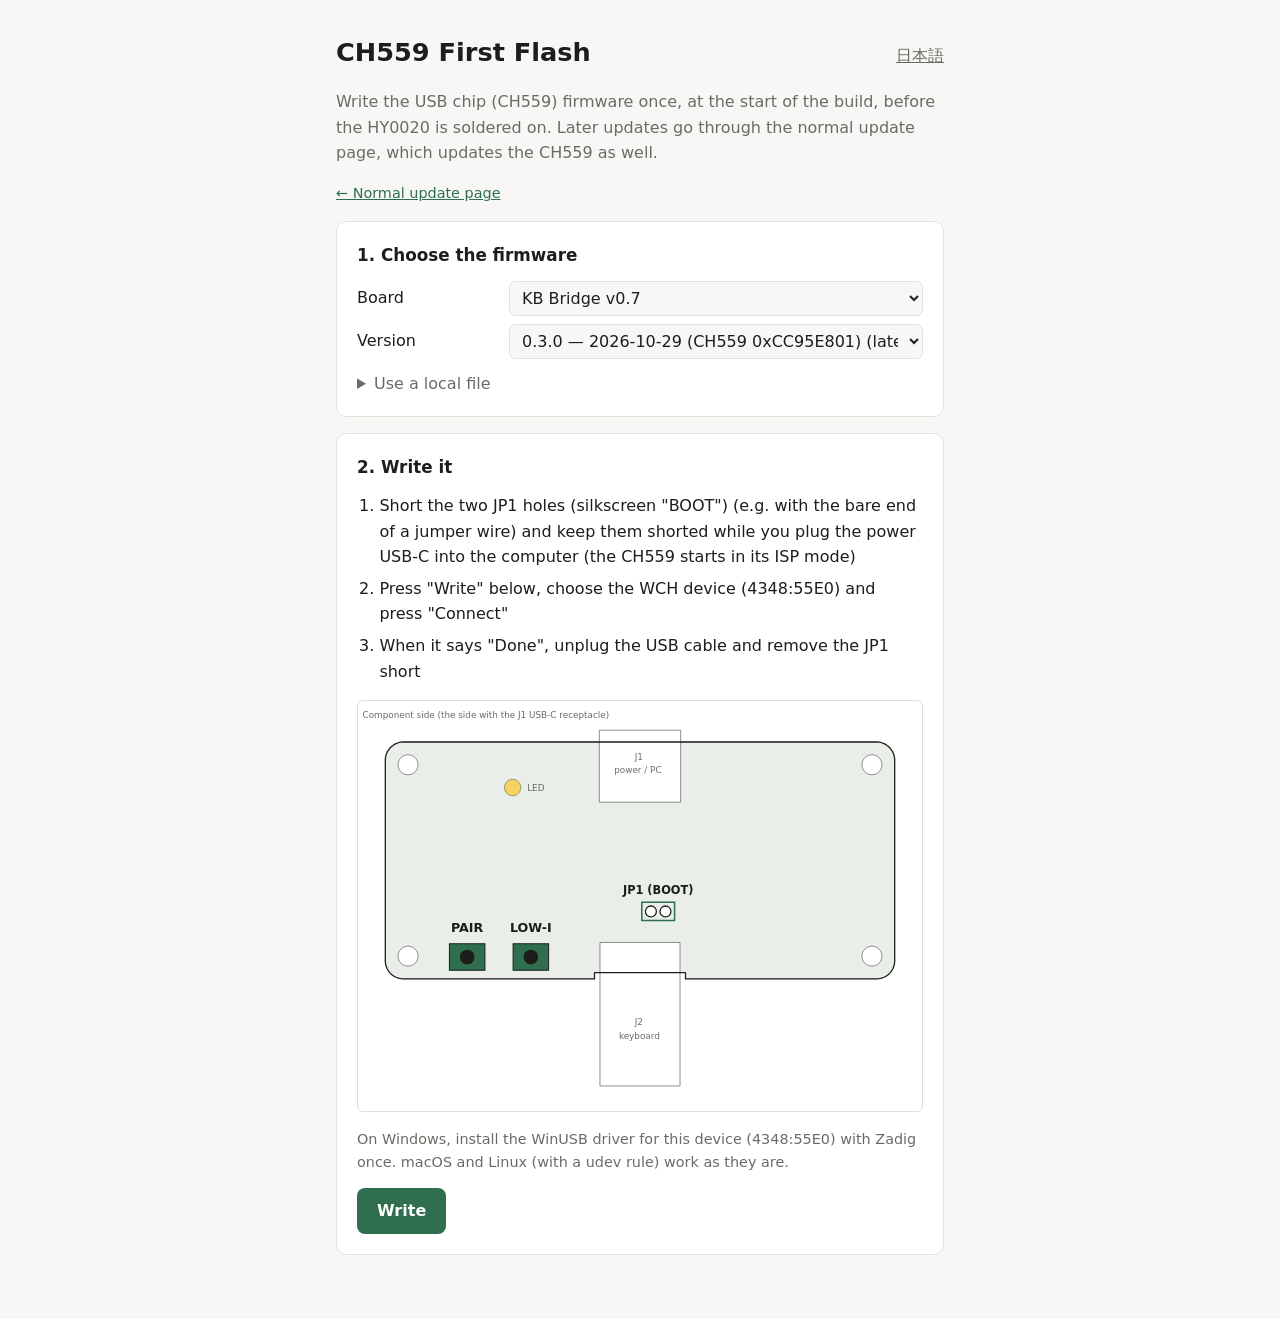
==== docs/ch559.html @ c0fc3731 "KB Bridge firmware, flashing pages and build guide" ====
<!doctype html>
<html lang="ja">
<head>
<meta charset="utf-8">
<meta name="viewport" content="width=device-width, initial-scale=1">
<title>KB Bridge CH559 Flash</title>
<link rel="stylesheet" href="style.css?v=2">
</head>
<body>
<main>
  <header>
    <h1>CH559 First Flash</h1>
    <button id="lang" class="link" type="button">English</button>
  </header>
  <p class="lead" data-i18n="lead"></p>
  <p class="muted"><a href="./" data-i18n="back"></a></p>

  <div id="unsupported" class="notice error" hidden data-i18n="unsupported"></div>

  <section>
    <h2 data-i18n="s1"></h2>
    <label class="field"><span data-i18n="board"></span>
      <select id="board"></select>
    </label>
    <label class="field"><span data-i18n="version"></span>
      <select id="fw"></select>
    </label>
    <details>
      <summary data-i18n="localSummary"></summary>
      <p class="muted" data-i18n="localHelp"></p>
      <input id="local" type="file" accept=".bin">
    </details>
  </section>

  <section>
    <h2 data-i18n="s2"></h2>
    <ol class="steps">
      <li data-i18n="step1"></li>
      <li data-i18n="step2"></li>
      <li data-i18n="step3"></li>
    </ol>
    <figure class="diagram"><img src="img/buttons.svg" style="max-width:100%;height:auto" alt="JP1 (BOOT) / PAIR / LOW-I"></figure>
    <p class="muted" data-i18n="windows"></p>
    <button id="go" class="primary" type="button" data-i18n="go"></button>
  </section>

  <section id="run" hidden>
    <h2 data-i18n="s3"></h2>
    <div class="bar"><div id="barfill"></div></div>
    <p id="status" class="status"></p>
  </section>
</main>
<script type="module" src="js/ch559.js"></script>
</body>
</html>
---- docs/style.css ----
:root {
  --bg: #f7f7f5;
  --card: #ffffff;
  --text: #1d1d1b;
  --muted: #6b6b66;
  --line: #e2e2dc;
  --accent: #2f6f4f;
  --accent-text: #ffffff;
  --error: #b3261e;
  --ok: #2f6f4f;
}
@media (prefers-color-scheme: dark) {
  :root {
    --bg: #161615;
    --card: #20201e;
    --text: #ecece8;
    --muted: #a3a39c;
    --line: #34342f;
    --accent: #5fb98a;
    --accent-text: #0e1a13;
    --error: #f2857c;
    --ok: #5fb98a;
  }
}
* { box-sizing: border-box; }
body {
  margin: 0;
  background: var(--bg);
  color: var(--text);
  font: 16px/1.6 system-ui, -apple-system, "Hiragino Sans", "Noto Sans JP", sans-serif;
}
img { max-width: 100%; height: auto; }
main { max-width: 640px; margin: 0 auto; padding: 32px 16px 48px; }
header { display: flex; align-items: baseline; justify-content: space-between; gap: 16px; }
h1 { font-size: 1.6rem; margin: 0; }
h2 { font-size: 1.05rem; margin: 0 0 12px; }
.lead { color: var(--muted); }
section {
  background: var(--card);
  border: 1px solid var(--line);
  border-radius: 10px;
  padding: 20px;
  margin: 16px 0;
}
.field { display: grid; grid-template-columns: 9em 1fr; align-items: center; gap: 8px; margin: 8px 0; }
select, input[type=file] { font: inherit; color: inherit; }
select { padding: 6px 8px; border: 1px solid var(--line); border-radius: 6px; background: var(--bg); width: 100%; }
details { margin-top: 12px; }
summary { cursor: pointer; color: var(--muted); }
.steps { padding-left: 1.4em; margin: 0 0 16px; }
.steps li { margin: 6px 0; }
button { font: inherit; cursor: pointer; }
.primary {
  background: var(--accent);
  color: var(--accent-text);
  border: 0;
  border-radius: 8px;
  padding: 10px 20px;
  font-weight: 600;
}
.primary:disabled { opacity: 0.5; cursor: default; }
.link { background: none; border: 0; color: var(--muted); text-decoration: underline; padding: 0; }
.muted { color: var(--muted); font-size: 0.9rem; }
.notice { border-radius: 8px; padding: 12px 16px; margin: 16px 0; }
.notice.error { border: 1px solid var(--error); color: var(--error); }
.bar { height: 10px; background: var(--line); border-radius: 5px; overflow: hidden; }
#barfill { height: 100%; width: 0; background: var(--accent); transition: width 0.2s; }
.status { margin: 12px 0 0; white-space: pre-line; }
.status.error { color: var(--error); }
.status.ok { color: var(--ok); font-weight: 600; }
footer { margin-top: 24px; }
a { color: var(--accent); }
@media (max-width: 480px) {
  .field { grid-template-columns: 1fr; gap: 4px; }
}
.doc h3 { font-size: 0.95rem; margin: 20px 0 8px; }
.toc { display: flex; flex-wrap: wrap; gap: 6px 16px; margin: 16px 0; font-size: 0.9rem; }
table { width: 100%; border-collapse: collapse; font-size: 0.92rem; }
th, td { text-align: left; vertical-align: top; padding: 6px 8px; border-bottom: 1px solid var(--line); }
th { color: var(--muted); font-weight: 600; }
.doc section { overflow-x: auto; }

figure { margin: 8px 0 16px; display: flex; flex-wrap: wrap; gap: 8px; }
figure img { width: calc(50% - 4px); min-width: 240px; flex: 1 1 240px; height: auto; border-radius: 6px; }
figure.diagram img { width: 100%; max-width: 560px; min-width: 0; background: #fff; border: 1px solid #ddd; }
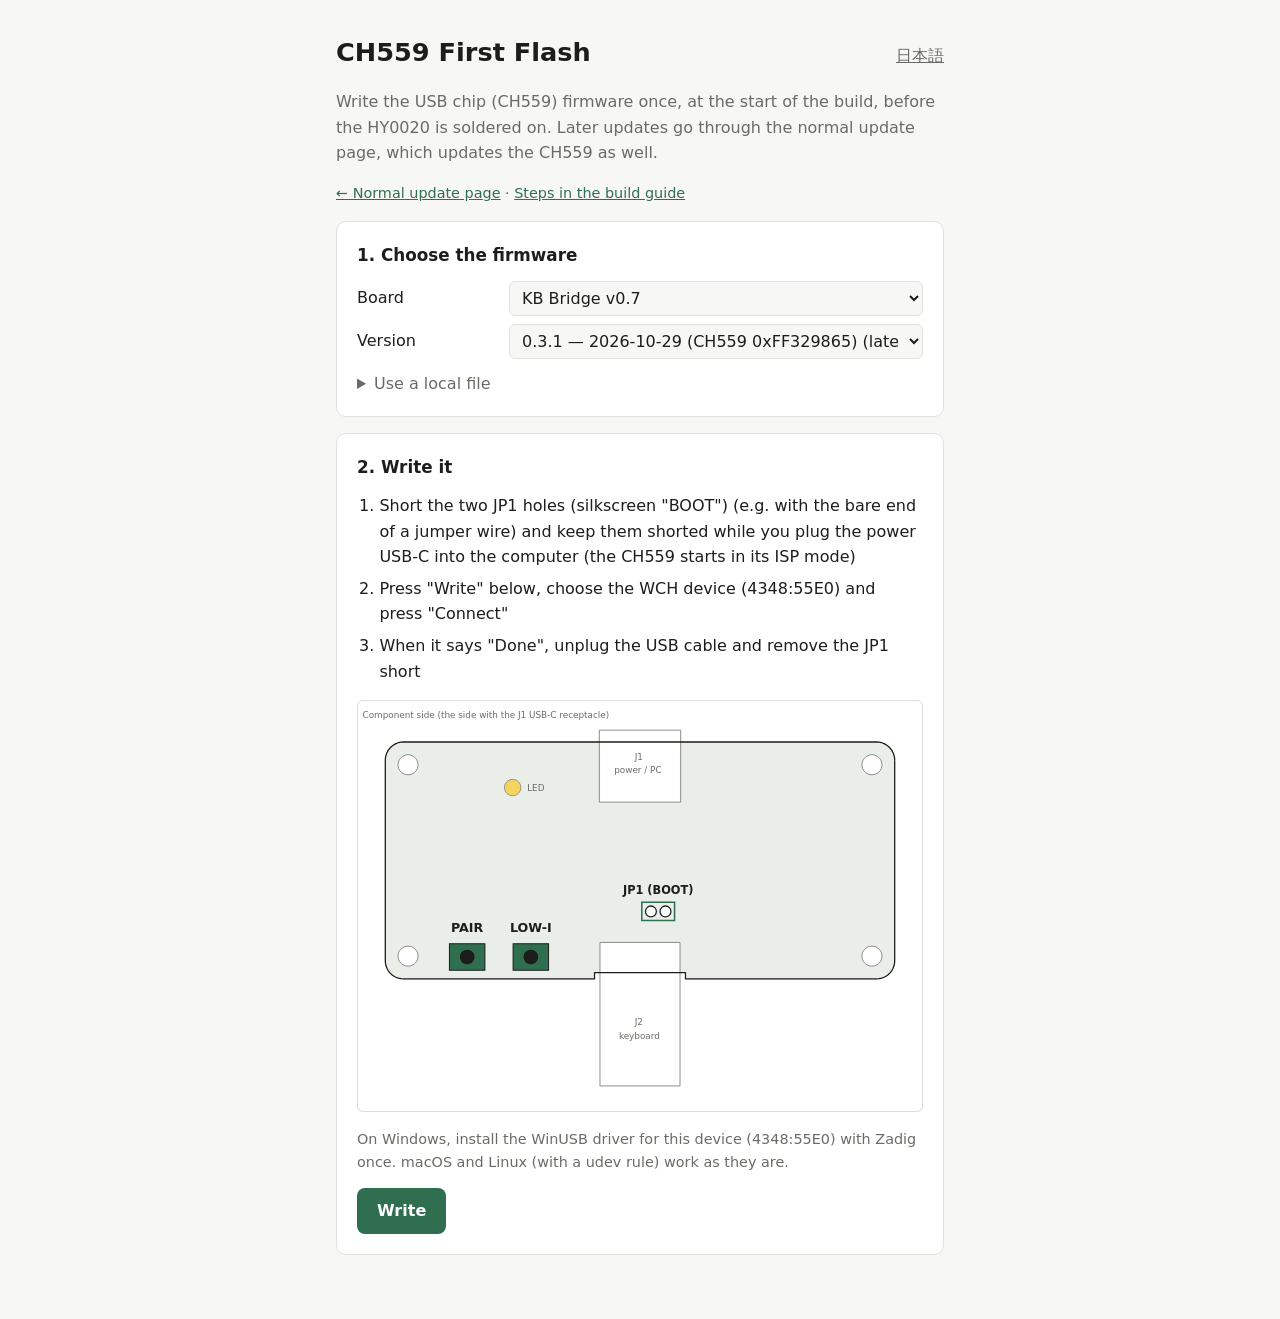
==== commit f548f552: "CH559 page links to the build guide in its language; ?lang= carries the language between the guides " ====
--- a/docs/ch559.html
+++ b/docs/ch559.html
@@ -4,7 +4,7 @@
 <meta charset="utf-8">
 <meta name="viewport" content="width=device-width, initial-scale=1">
 <title>KB Bridge CH559 Flash</title>
-<link rel="stylesheet" href="style.css?v=2">
+<link rel="stylesheet" href="style.css?v=3">
 </head>
 <body>
 <main>
@@ -13,7 +13,7 @@
     <button id="lang" class="link" type="button">English</button>
   </header>
   <p class="lead" data-i18n="lead"></p>
-  <p class="muted"><a href="./" data-i18n="back"></a></p>
+  <p class="muted"><a id="back" href="./" data-i18n="back"></a> · <a id="guide" href="guide_ja.html#ch559" data-i18n="guideLink"></a></p>
 
   <div id="unsupported" class="notice error" hidden data-i18n="unsupported"></div>
 
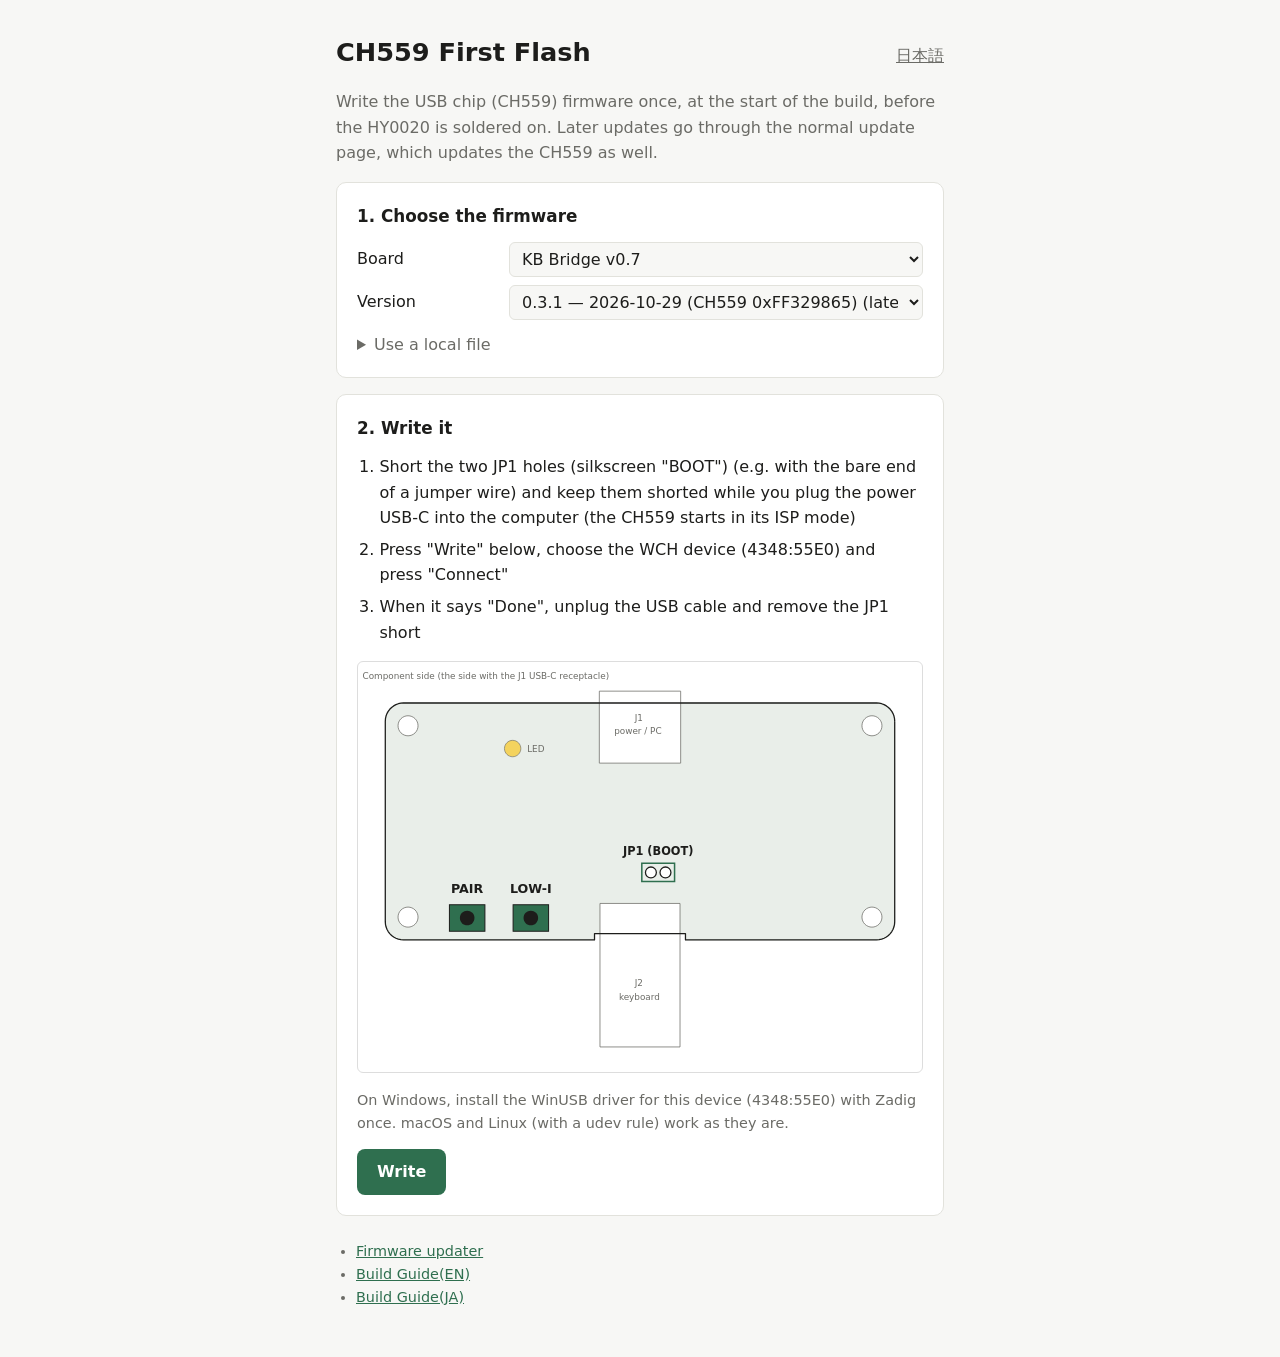
==== commit 8a921187: "CH559 page: same link list as the updater (Firmware updater, Build Guide EN / JA)" ====
--- a/docs/ch559.html
+++ b/docs/ch559.html
@@ -4,7 +4,7 @@
 <meta charset="utf-8">
 <meta name="viewport" content="width=device-width, initial-scale=1">
 <title>KB Bridge CH559 Flash</title>
-<link rel="stylesheet" href="style.css?v=3">
+<link rel="stylesheet" href="style.css?v=4">
 </head>
 <body>
 <main>
@@ -13,7 +13,6 @@
     <button id="lang" class="link" type="button">English</button>
   </header>
   <p class="lead" data-i18n="lead"></p>
-  <p class="muted"><a id="back" href="./" data-i18n="back"></a> · <a id="guide" href="guide_ja.html#ch559" data-i18n="guideLink"></a></p>
 
   <div id="unsupported" class="notice error" hidden data-i18n="unsupported"></div>
 
@@ -49,6 +48,13 @@
     <div class="bar"><div id="barfill"></div></div>
     <p id="status" class="status"></p>
   </section>
+  <footer class="muted">
+    <ul class="links">
+      <li><a id="back" href="./">Firmware updater</a></li>
+      <li><a href="guide_en.html#ch559">Build Guide(EN)</a></li>
+      <li><a href="guide_ja.html#ch559">Build Guide(JA)</a></li>
+    </ul>
+  </footer>
 </main>
 <script type="module" src="js/ch559.js"></script>
 </body>
--- a/docs/style.css
+++ b/docs/style.css
@@ -69,6 +69,7 @@
 .status.error { color: var(--error); }
 .status.ok { color: var(--ok); font-weight: 600; }
 footer { margin-top: 24px; }
+.links { margin: 8px 0 0; padding-left: 20px; }
 a { color: var(--accent); }
 @media (max-width: 480px) {
   .field { grid-template-columns: 1fr; gap: 4px; }
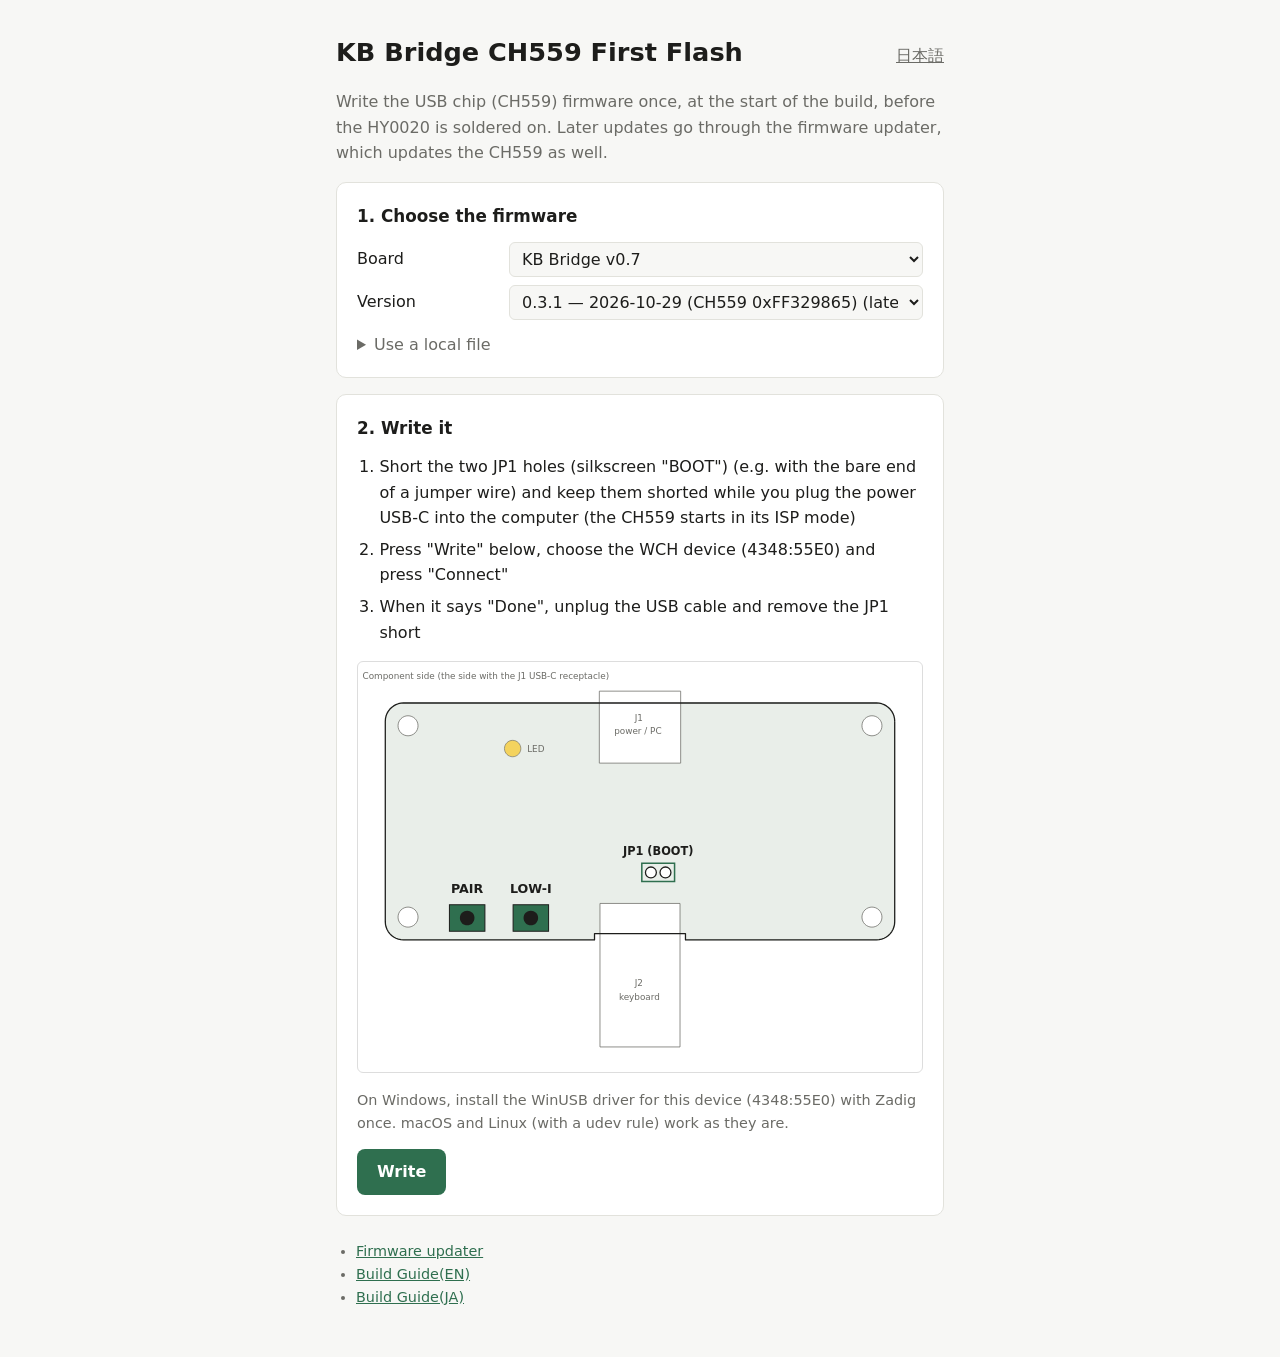
==== commit f0a8c15b: "Unify page names (Firmware Updater, CH559 First Flash), guide footers and in-text names" ====
--- a/docs/ch559.html
+++ b/docs/ch559.html
@@ -3,13 +3,13 @@
 <head>
 <meta charset="utf-8">
 <meta name="viewport" content="width=device-width, initial-scale=1">
-<title>KB Bridge CH559 Flash</title>
+<title>KB Bridge CH559 First Flash</title>
 <link rel="stylesheet" href="style.css?v=4">
 </head>
 <body>
 <main>
   <header>
-    <h1>CH559 First Flash</h1>
+    <h1>KB Bridge CH559 First Flash</h1>
     <button id="lang" class="link" type="button">English</button>
   </header>
   <p class="lead" data-i18n="lead"></p>
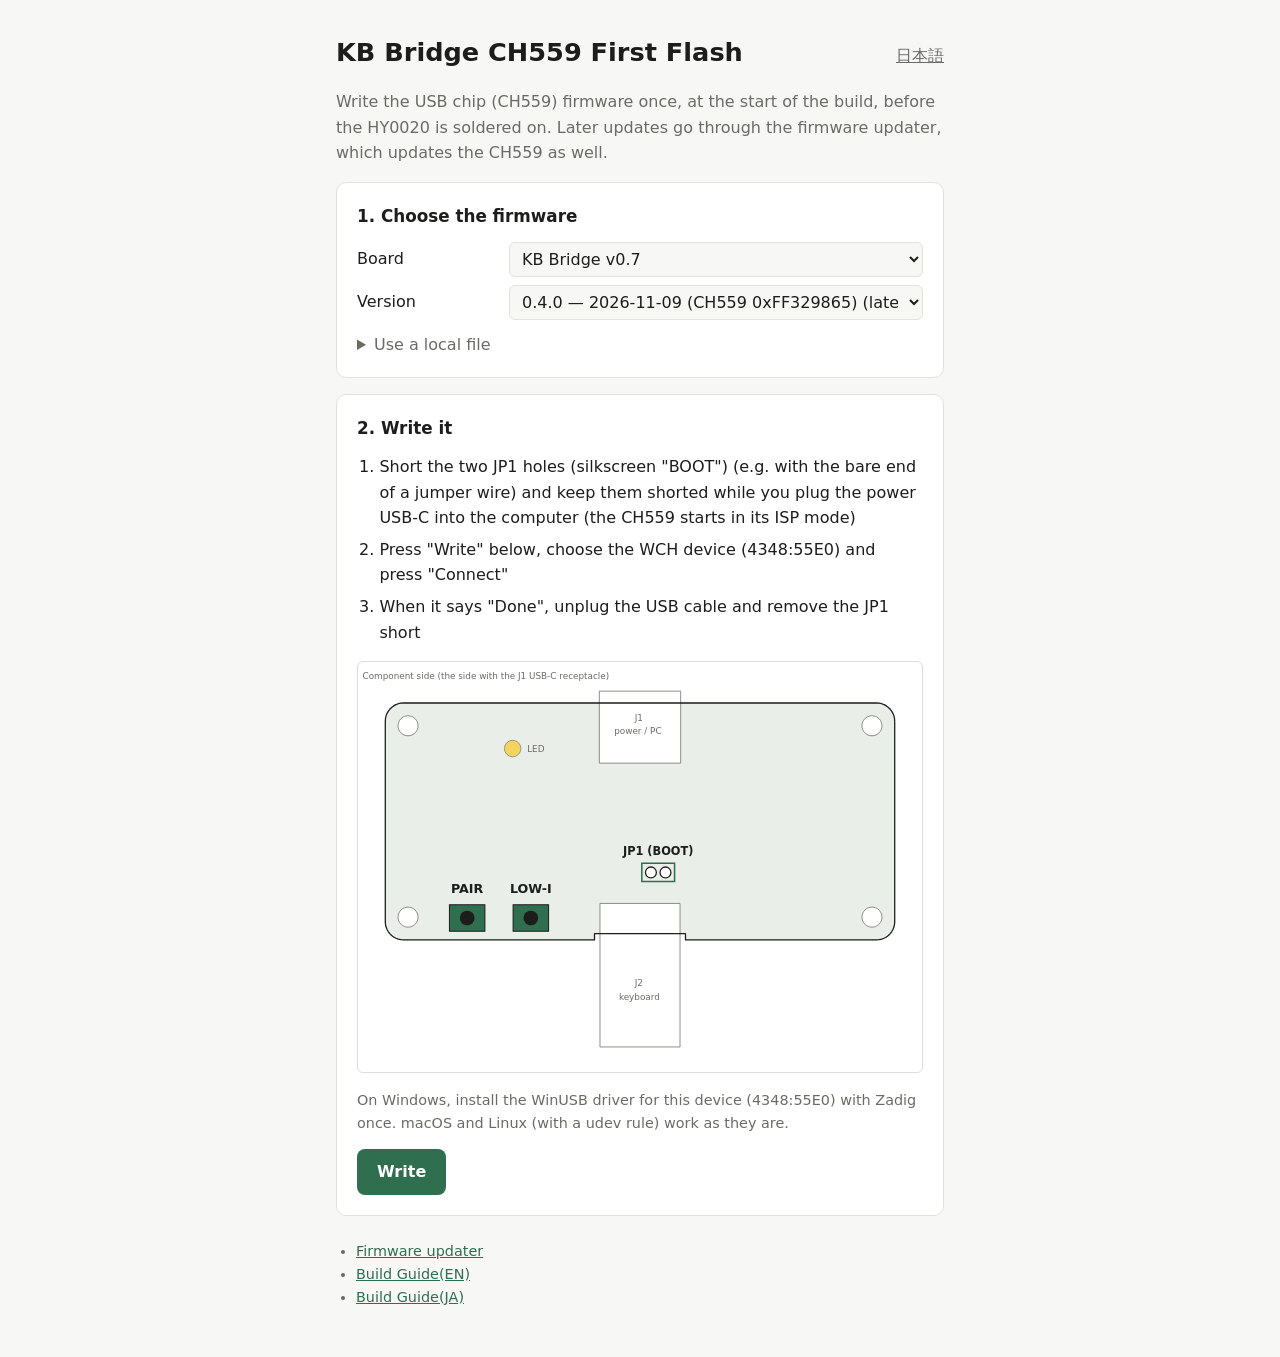
==== commit 6d904c26: "Guide: wider page (960 px) and first table column, so tables do not wrap every few characters" ====
--- a/docs/ch559.html
+++ b/docs/ch559.html
@@ -4,7 +4,7 @@
 <meta charset="utf-8">
 <meta name="viewport" content="width=device-width, initial-scale=1">
 <title>KB Bridge CH559 First Flash</title>
-<link rel="stylesheet" href="style.css?v=4">
+<link rel="stylesheet" href="style.css?v=5">
 </head>
 <body>
 <main>
--- a/docs/style.css
+++ b/docs/style.css
@@ -80,6 +80,9 @@
 th, td { text-align: left; vertical-align: top; padding: 6px 8px; border-bottom: 1px solid var(--line); }
 th { color: var(--muted); font-weight: 600; }
 .doc section { overflow-x: auto; }
+/* guides: wider than the updater pages, so long tables do not wrap every few characters */
+main.doc { max-width: 960px; }
+@media (min-width: 600px) { .doc td:first-child { min-width: 9em; } }
 
 figure { margin: 8px 0 16px; display: flex; flex-wrap: wrap; gap: 8px; }
 figure img { width: calc(50% - 4px); min-width: 240px; flex: 1 1 240px; height: auto; border-radius: 6px; }
